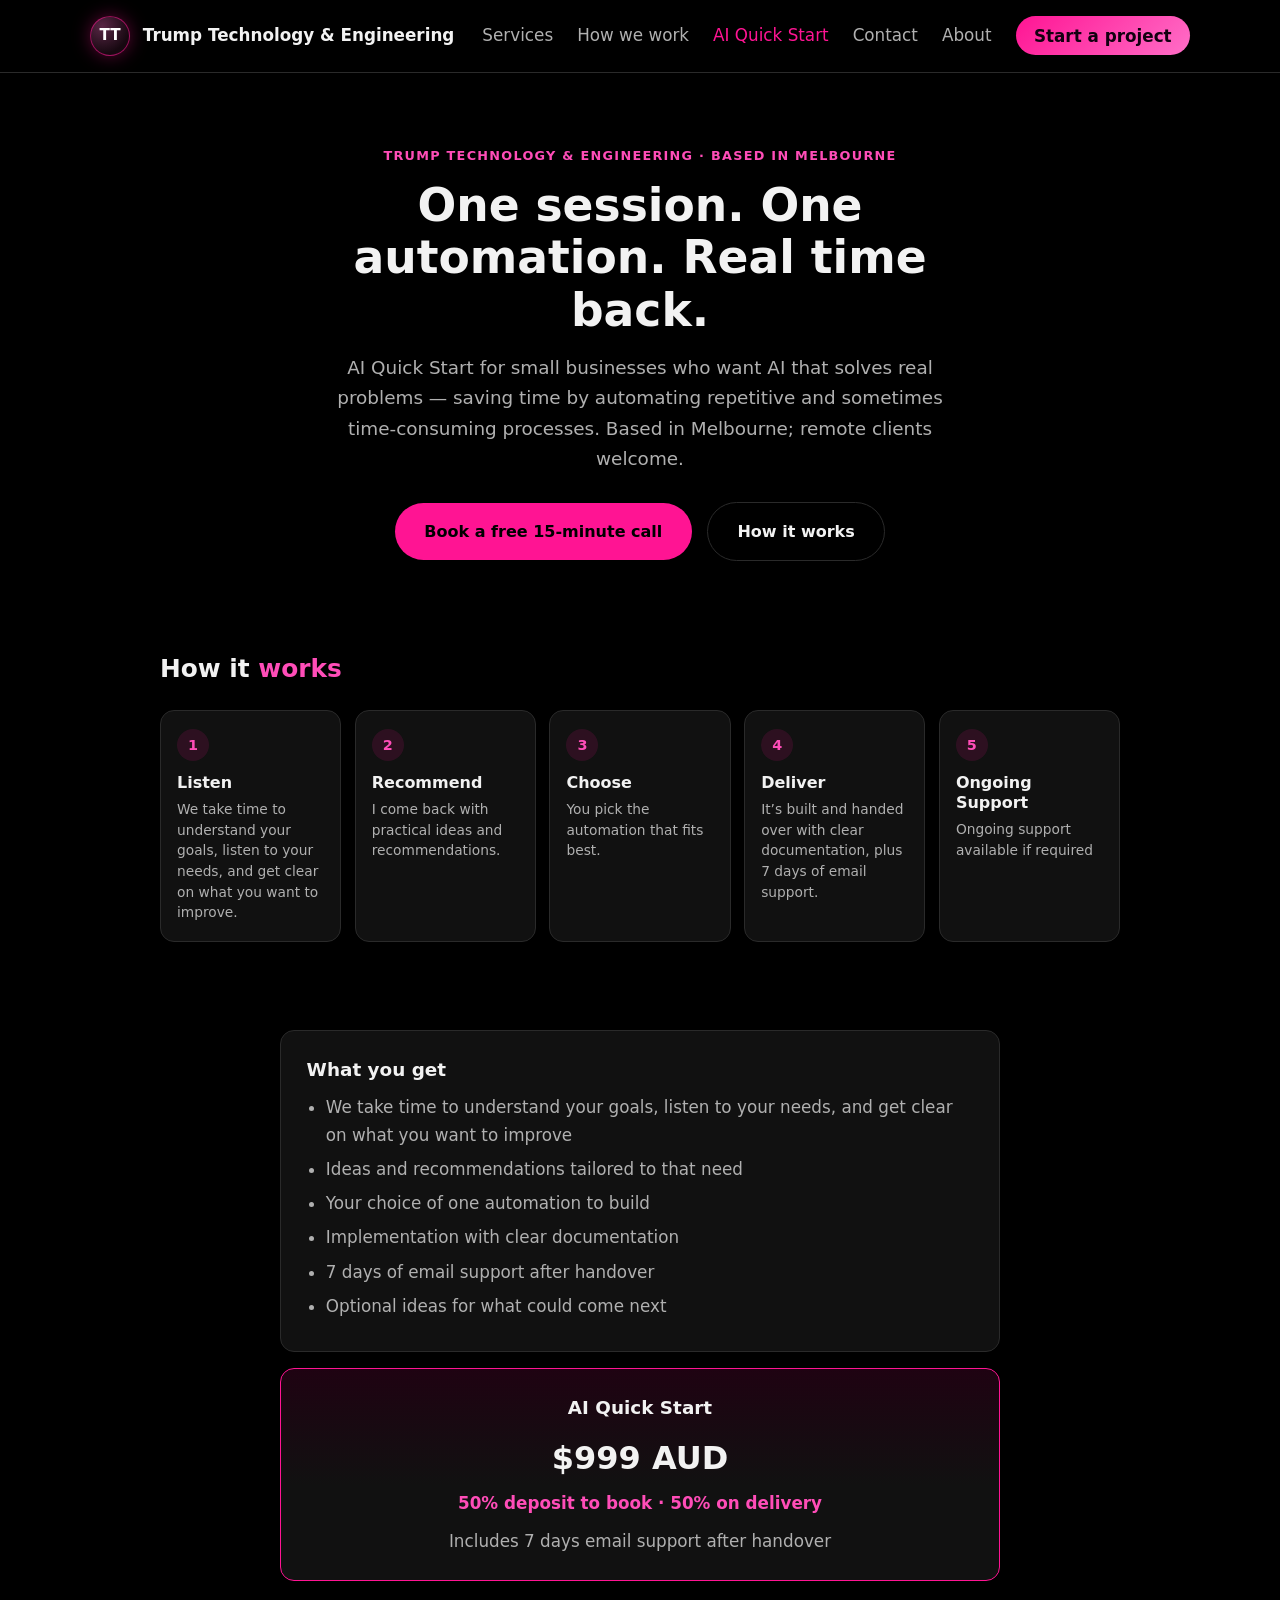
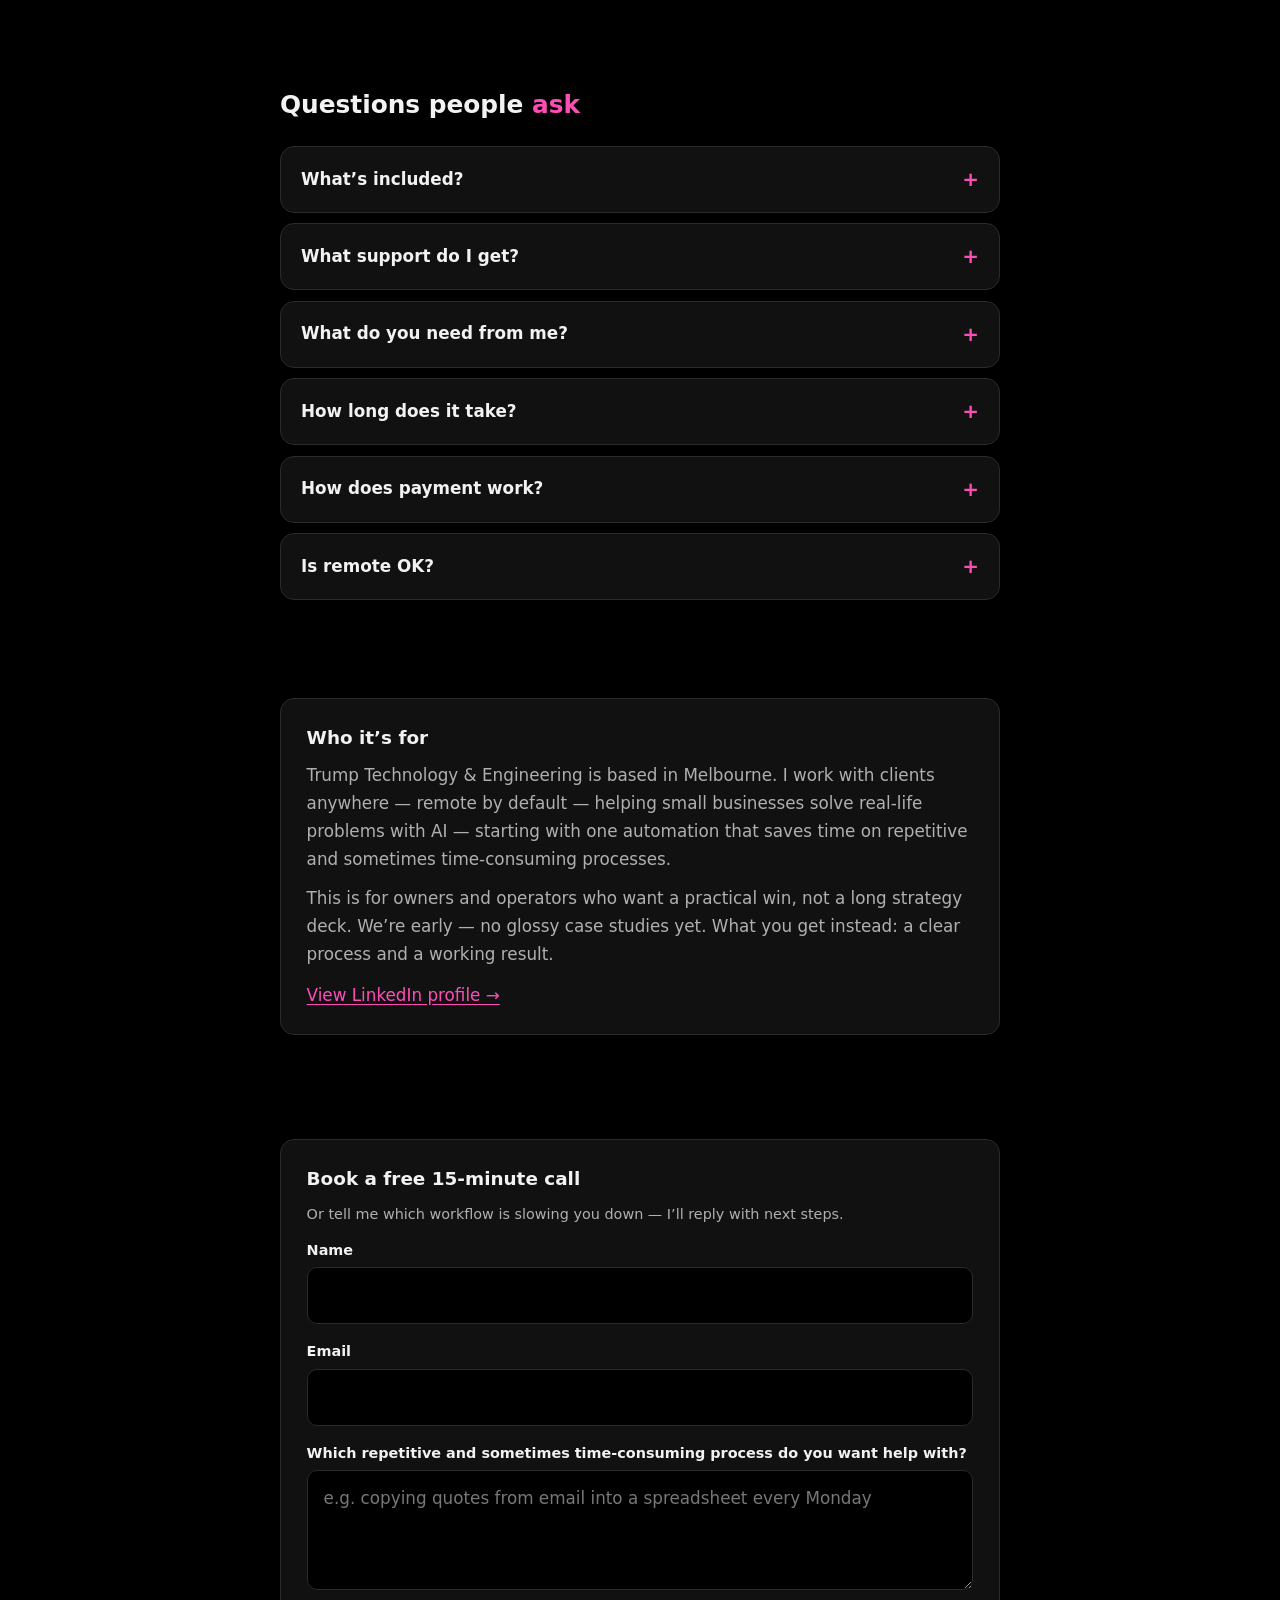
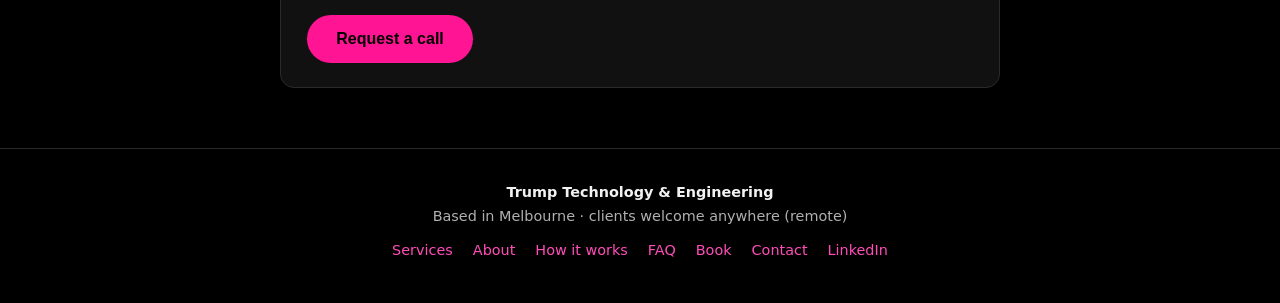
==== ai-quick-start/index.html @ 2bc78be7 "Add trump.tech static site source (Trump Technology & Engineering) Co-authored-by: btrump23 <btrump2" ====
<!DOCTYPE html>
<html lang="en-AU">
<head>
  <meta charset="UTF-8" />
  <meta name="viewport" content="width=device-width, initial-scale=1.0" />
  <link rel="icon" href="../favicon.svg" type="image/svg+xml" />
  <link rel="icon" href="../favicon-32.png" sizes="32x32" type="image/png" />
  <link rel="icon" href="../favicon-48.png" sizes="48x48" type="image/png" />
  <link rel="alternate icon" href="../favicon.ico" />
  <link rel="apple-touch-icon" href="../apple-touch-icon.png" />
  <title>AI Quick Start · $999 | Trump Technology &amp; Engineering</title>
  <meta name="description" content="AI Quick Start for small businesses who want AI that solves real problems — saving time by automating repetitive and sometimes time-consuming processes. $999 AUD. Trump Technology &amp; Engineering." />
  <meta name="theme-color" content="#000000" />
  <link rel="canonical" href="https://trump.tech/ai-quick-start/" />

  <meta property="og:type" content="website" />
  <meta property="og:title" content="One session. One automation. Real time back." />
  <meta property="og:description" content="AI that solves real problems — saving time by automating repetitive and sometimes time-consuming processes. $999 AUD." />
  <meta property="og:locale" content="en_AU" />
  <meta property="og:site_name" content="Trump Technology &amp; Engineering" />
  <meta name="twitter:card" content="summary" />
  <meta name="twitter:title" content="One session. One automation. Real time back." />
  <meta name="twitter:description" content="AI Quick Start for small businesses, delivered remotely. $999 AUD." />

  <style>
    :root {
      --bg: #000000;
      --surface: #111111;
      --surface-2: #1a1a1a;
      --border: #2a2a2a;
      --text: #f2f2f2;
      --muted: #b0b0b0;
      --pink: #ff1493;
      --pink-soft: #ff4db8;
      --pink-dim: rgba(255, 20, 147, 0.12);
      --radius: 14px;
      --focus: 0 0 0 3px rgba(255, 20, 147, 0.35);
    }
    * { box-sizing: border-box; margin: 0; padding: 0; }
    html { scroll-behavior: smooth; }
    body {
      background: var(--bg);
      color: var(--text);
      font-family: system-ui, -apple-system, "Segoe UI", Roboto, Helvetica, Arial, sans-serif;
      line-height: 1.65;
      font-size: 1.05rem;
    }
    a { color: var(--pink-soft); text-decoration: underline; text-underline-offset: 3px; }
    a:hover { color: #fff; }
    a:focus-visible { outline: none; box-shadow: var(--focus); border-radius: 4px; }
    .container { width: min(720px, 92%); margin: 0 auto; }
    .wide { width: min(960px, 92%); margin: 0 auto; }

    .gradient-text {
      background: linear-gradient(135deg, var(--pink) 0%, var(--pink-soft) 45%, #ffffff 100%);
      -webkit-background-clip: text; background-clip: text;
      -webkit-text-fill-color: transparent;
    }

    header {
      position: sticky; top: 0; z-index: 20;
      background: rgba(0,0,0,0.9); backdrop-filter: blur(10px);
      border-bottom: 1px solid var(--border);
    }
    header .bar {
      display: flex; justify-content: space-between; align-items: center;
      padding: 0.9rem 0; gap: 1rem;
    }
    .logo {
      font-weight: 800; font-size: 1.35rem; text-decoration: none;
      -webkit-text-fill-color: transparent;
    }
    .logo:hover { -webkit-text-fill-color: transparent; }
    .price-pill {
      font-size: 0.8rem; font-weight: 700; letter-spacing: 0.02em;
      color: #000; background: var(--pink);
      padding: 0.4rem 0.85rem; border-radius: 999px; white-space: nowrap;
      text-decoration: none;
    }
    .price-pill:hover { color: #000; filter: brightness(1.08); }

    .hero { padding: 4.25rem 0 2.75rem; text-align: center; }
    .eyebrow {
      display: inline-block;
      color: var(--pink-soft); font-weight: 700; font-size: 0.8rem;
      letter-spacing: 0.1em; text-transform: uppercase; margin-bottom: 0.85rem;
    }
    .hero h1 {
      font-size: clamp(2rem, 6.5vw, 2.85rem);
      line-height: 1.15; margin-bottom: 1rem; font-weight: 800;
    }
    .lede {
      color: var(--muted); font-size: 1.15rem;
      max-width: 38rem; margin: 0 auto 1.75rem;
    }
    .btn {
      display: inline-block; padding: 0.95rem 1.85rem; border-radius: 999px;
      background: var(--pink); color: #000; font-weight: 700;
      border: none; cursor: pointer; font-size: 1rem;
      text-decoration: none; transition: transform 0.15s, box-shadow 0.15s;
    }
    .btn:hover {
      color: #000; transform: translateY(-2px);
      box-shadow: 0 10px 28px rgba(255, 20, 147, 0.35);
    }
    .btn:focus-visible { outline: none; box-shadow: var(--focus); }
    .btn-ghost {
      background: transparent; color: var(--text);
      border: 1px solid var(--border); margin-left: 0.6rem;
    }
    .btn-ghost:hover { color: #fff; border-color: var(--pink-soft); }

    section { padding: 2.75rem 0; }
    .section-title {
      font-size: 1.55rem; margin-bottom: 1.25rem; font-weight: 750;
    }
    .section-title span { color: var(--pink-soft); }

    .card {
      background: var(--surface); border: 1px solid var(--border);
      border-radius: var(--radius); padding: 1.5rem 1.6rem; margin-bottom: 1rem;
    }
    .card h2, .card h3 { font-size: 1.15rem; margin-bottom: 0.55rem; }
    .card p, .card li { color: var(--muted); }
    .card ul, .card ol { padding-left: 1.2rem; }
    .card li { margin: 0.4rem 0; }
    .card strong { color: var(--text); font-weight: 650; }

    .offer-box {
      text-align: center;
      border-color: var(--pink);
      background: linear-gradient(180deg, var(--pink-dim) 0%, var(--surface) 55%);
    }
    .offer-box .price {
      font-size: 2rem; font-weight: 800; color: var(--text); margin: 0.35rem 0;
    }
    .offer-box .terms { color: var(--pink-soft); font-weight: 650; }

    .steps {
      display: grid; grid-template-columns: repeat(5, minmax(0, 1fr)); gap: .85rem;
    }
    .step {
      background: var(--surface); border: 1px solid var(--border);
      border-radius: var(--radius); padding: 1.15rem 1rem; min-width: 0;
    }
    .step .num {
      display: inline-flex; align-items: center; justify-content: center;
      width: 2rem; height: 2rem; border-radius: 999px;
      background: var(--pink-dim); color: var(--pink-soft);
      font-weight: 800; font-size: 0.9rem; margin-bottom: 0.75rem;
    }
    .step h3 { font-size: 1rem; margin-bottom: 0.35rem; line-height: 1.25; }
    .step p { color: var(--muted); font-size: 0.86rem; line-height: 1.5; }

    details.faq {
      background: var(--surface); border: 1px solid var(--border);
      border-radius: var(--radius); padding: 1rem 1.25rem; margin-bottom: 0.65rem;
    }
    details.faq summary {
      cursor: pointer; font-weight: 650; list-style: none;
      display: flex; justify-content: space-between; align-items: center; gap: 1rem;
    }
    details.faq summary::-webkit-details-marker { display: none; }
    details.faq summary::after {
      content: "+"; color: var(--pink-soft); font-size: 1.25rem; font-weight: 700;
    }
    details.faq[open] summary::after { content: "–"; }
    details.faq summary:focus-visible { outline: none; box-shadow: var(--focus); border-radius: 6px; }
    details.faq p { color: var(--muted); margin-top: 0.75rem; }

    form { display: grid; gap: 1rem; margin-top: 0.75rem; }
    label { display: block; font-size: 0.9rem; font-weight: 650; margin-bottom: 0.3rem; color: var(--text); }
    input, textarea {
      width: 100%; padding: 0.85rem 1rem; border-radius: 10px;
      background: var(--bg); border: 1px solid var(--border);
      color: var(--text); font: inherit;
    }
    input::placeholder, textarea::placeholder { color: #777; }
    input:focus, textarea:focus {
      outline: none; border-color: var(--pink-soft); box-shadow: var(--focus);
    }
    textarea { min-height: 120px; resize: vertical; }
    .form-note { color: var(--muted); font-size: 0.9rem; margin-bottom: 0.25rem; }
    .hp { position: absolute; left: -10000px; height: 0; overflow: hidden; }

    footer {
      border-top: 1px solid var(--border);
      padding: 2rem 0 2.5rem; color: var(--muted); font-size: 0.9rem; text-align: center;
    }
    footer a { text-decoration: none; }
    footer a:hover { text-decoration: underline; }
    .footer-links { display: flex; flex-wrap: wrap; justify-content: center; gap: 0.75rem 1.25rem; margin-top: 0.65rem; }

    @media (max-width: 900px) {
      .steps { grid-template-columns: repeat(2, 1fr); }
    }
    @media (max-width: 720px) {
      .steps { grid-template-columns: 1fr; }
      .btn-ghost { margin: 0.75rem 0 0; display: inline-block; }
      .hero { padding-top: 3rem; }
    }
    /* Shared site nav (matches main site) */
    nav.site { position: sticky; top: 0; z-index: 20; background: rgba(0,0,0,0.85); backdrop-filter: blur(8px); border-bottom: 1px solid var(--border); }
    nav.site .container { width: min(1100px, 90%); display: flex; align-items: center; justify-content: space-between; padding: 1rem 0; }
    nav.site .logo { font-size: 1.8rem; font-weight: 800; letter-spacing: -0.02em; text-decoration: none; }
    .nav-links { display: flex; gap: 1.5rem; list-style: none; }
    .nav-links a { color: var(--muted); font-weight: 500; text-decoration: none; }
    .nav-links a:hover { color: var(--text); }
    .nav-links a[aria-current="page"], .nav-links a.nav-offer { color: var(--pink); }
    .nav-toggle { position: absolute; opacity: 0; pointer-events: none; }
    .nav-burger { display: none; cursor: pointer; color: var(--text); font-size: 1.4rem; line-height: 1; padding: .3rem .55rem; border: 1px solid var(--border); border-radius: 10px; }
    @media (max-width: 760px) {
      nav.site .container { flex-wrap: wrap; }
      .nav-burger { display: block; }
      .nav-links { display: none; width: 100%; flex-direction: column; gap: .25rem; padding-top: .75rem; }
      .nav-links a { display: block; padding: .5rem 0; }
      .nav-toggle:checked ~ .nav-links { display: flex; }
    }

    /* Brand nav (matches main site restyle) */
    .brand { display:flex; align-items:center; gap:.8rem; color:var(--text); font-weight:800; text-decoration:none; }
    .brand-mark { width:40px; height:40px; border-radius:50%; display:grid; place-items:center; font-weight:900; font-size:.95rem; color:#fff;
      background: radial-gradient(circle at 30% 25%, rgba(255,110,199,.35), #160810 70%); border:1px solid rgba(255,20,147,.55); box-shadow:0 0 18px rgba(255,20,147,.35); }
    .nav-links { align-items:center; }
    .nav-links .nav-cta a { background: linear-gradient(135deg, #ff1493, #ff6ec7); color:#120010; font-weight:800; padding:.6rem 1.15rem; border-radius:999px; }
    @media (max-width: 900px) { .brand-name { font-size:.9rem; } .nav-links { gap:1rem; } }
  </style>
</head>
<body>
  <nav class="site">
    <div class="container">
      <a href="../index.html" class="brand" aria-label="Trump Technology &amp; Engineering — Home"><span class="brand-mark">TT</span><span class="brand-name">Trump Technology &amp; Engineering</span></a>
      <input type="checkbox" id="nav-toggle" class="nav-toggle" aria-label="Toggle menu" />
      <label for="nav-toggle" class="nav-burger" aria-hidden="true">&#9776;</label>
      <ul class="nav-links">
        <li><a href="../index.html#services">Services</a></li>
        <li><a href="../index.html#how-we-work">How we work</a></li>
        <li><a href="../ai-quick-start/" aria-current="page">AI Quick Start</a></li>
        <li><a href="../contact.html">Contact</a></li>
        <li><a href="../about.html">About</a></li>
        <li class="nav-cta"><a href="../contact.html">Start a project</a></li>
      </ul>
    </div>
  </nav>

  <main id="top">
    <section class="hero">
      <div class="container">
        <p class="eyebrow">Trump Technology &amp; Engineering · Based in Melbourne</p>
        <h1>One session. One automation. Real time back.</h1>
        <p class="lede">AI Quick Start for small businesses who want AI that solves real problems — saving time by automating repetitive and sometimes time-consuming processes. Based in Melbourne; remote clients welcome.</p>
        <a class="btn" href="#book">Book a free 15-minute call</a>
        <a class="btn btn-ghost" href="#how">How it works</a>
      </div>
    </section>

    <section id="how">
      <div class="wide">
        <h2 class="section-title">How it <span>works</span></h2>
        <div class="steps">
          <article class="step">
            <div class="num">1</div>
            <h3>Listen</h3>
            <p>We take time to understand your goals, listen to your needs, and get clear on what you want to improve.</p>
          </article>
          <article class="step">
            <div class="num">2</div>
            <h3>Recommend</h3>
            <p>I come back with practical ideas and recommendations.</p>
          </article>
          <article class="step">
            <div class="num">3</div>
            <h3>Choose</h3>
            <p>You pick the automation that fits best.</p>
          </article>
          <article class="step">
            <div class="num">4</div>
            <h3>Deliver</h3>
            <p>It’s built and handed over with clear documentation, plus 7 days of email support.</p>
          </article>
          <article class="step">
            <div class="num">5</div>
            <h3>Ongoing Support</h3>
            <p>Ongoing support available if required</p>
          </article>
        </div>
      </div>
    </section>

    <section>
      <div class="container">
        <article class="card">
          <h2>What you get</h2>
          <ul>
            <li>We take time to understand your goals, listen to your needs, and get clear on what you want to improve</li>
            <li>Ideas and recommendations tailored to that need</li>
            <li>Your choice of one automation to build</li>
            <li>Implementation with clear documentation</li>
            <li>7 days of email support after handover</li>
            <li>Optional ideas for what could come next</li>
          </ul>
        </article>

        <article class="card offer-box">
          <h2>AI Quick Start</h2>
          <p class="price">$999 AUD</p>
          <p class="terms">50% deposit to book · 50% on delivery</p>
          <p style="margin-top:0.65rem;color:var(--muted)">Includes 7 days email support after handover</p>
        </article>
      </div>
    </section>

    <section id="faq">
      <div class="container">
        <h2 class="section-title">Questions people <span>ask</span></h2>

        <details class="faq">
          <summary>What’s included?</summary>
          <p>We take time to understand your goals, listen to your needs, and get clear on what you want to improve, recommendations, your choice of one automation, implementation with clear documentation, 7 days of email support after handover, and optional next-step ideas.</p>
        </details>

        <details class="faq">
          <summary>What support do I get?</summary>
          <p>Seven days of email support after handover, included in the $999. After that, further help can be scoped separately if you need it.</p>
        </details>

        <details class="faq">
          <summary>What do you need from me?</summary>
          <p>About 45–60 minutes for that conversation, access to the tools involved, and a clear example of the process you want to improve.</p>
        </details>

        <details class="faq">
          <summary>How long does it take?</summary>
          <p>Most Quick Starts wrap in about 1–2 weeks from deposit, depending on how quickly we can get that first session booked and the access sorted.</p>
        </details>

        <details class="faq">
          <summary>How does payment work?</summary>
          <p>$999 AUD total — $500 deposit to book, $499 when it’s delivered.</p>
        </details>

        <details class="faq">
          <summary>Is remote OK?</summary>
          <p>Yes. Remote is the default. I’m based in Melbourne if you’d rather meet in person for that conversation.</p>
        </details>
      </div>
    </section>

    <section>
      <div class="container">
        <article class="card">
          <h2>Who it’s for</h2>
          <p>Trump Technology &amp; Engineering is based in Melbourne. I work with clients anywhere — remote by default — helping small businesses solve real-life problems with AI — starting with one automation that saves time on repetitive and sometimes time-consuming processes.</p>
          <p style="margin-top:0.75rem">This is for owners and operators who want a practical win, not a long strategy deck. We’re early — no glossy case studies yet. What you get instead: a clear process and a working result.</p>
          <p style="margin-top:0.85rem">
            <a href="https://www.linkedin.com/in/bronwyn-trump-5159a620" target="_blank" rel="noopener noreferrer">View LinkedIn profile →</a>
          </p>
        </article>
      </div>
    </section>

    <section id="book">
      <div class="container">
        <article class="card">
          <h2>Book a free 15-minute call</h2>
          <p class="form-note">Or tell me which workflow is slowing you down — I’ll reply with next steps.</p>

          <form name="ai-quick-start" method="POST" data-netlify="true" netlify-honeypot="bot-field" action="/ai-quick-start/thanks.html">
            <input type="hidden" name="form-name" value="ai-quick-start" />
            <p class="hp">
              <label>Don’t fill this out: <input name="bot-field" tabindex="-1" autocomplete="off" /></label>
            </p>
            <div>
              <label for="name">Name</label>
              <input id="name" name="name" type="text" autocomplete="name" required />
            </div>
            <div>
              <label for="email">Email</label>
              <input id="email" name="email" type="email" autocomplete="email" required />
            </div>
            <div>
              <label for="task">Which repetitive and sometimes time-consuming process do you want help with?</label>
              <textarea id="task" name="task" required placeholder="e.g. copying quotes from email into a spreadsheet every Monday"></textarea>
            </div>
            <div>
              <button type="submit" class="btn">Request a call</button>
            </div>
          </form>
        </article>
      </div>
    </section>
  </main>

  <footer>
    <div class="container">
      <div><strong style="color:var(--text)">Trump Technology &amp; Engineering</strong></div>
      <div>Based in Melbourne · clients welcome anywhere (remote)</div>
      <div class="footer-links">
        <a href="../index.html#services">Services</a>
        <a href="../about.html">About</a>
        <a href="#how">How it works</a>
        <a href="#faq">FAQ</a>
        <a href="#book">Book</a>
        <a href="../contact.html">Contact</a>
        <a href="https://www.linkedin.com/in/bronwyn-trump-5159a620" target="_blank" rel="noopener noreferrer">LinkedIn</a>
      </div>
    </div>
  </footer>

  <script src="../favicon-sparkle.js" defer></script>
</body>
</html>
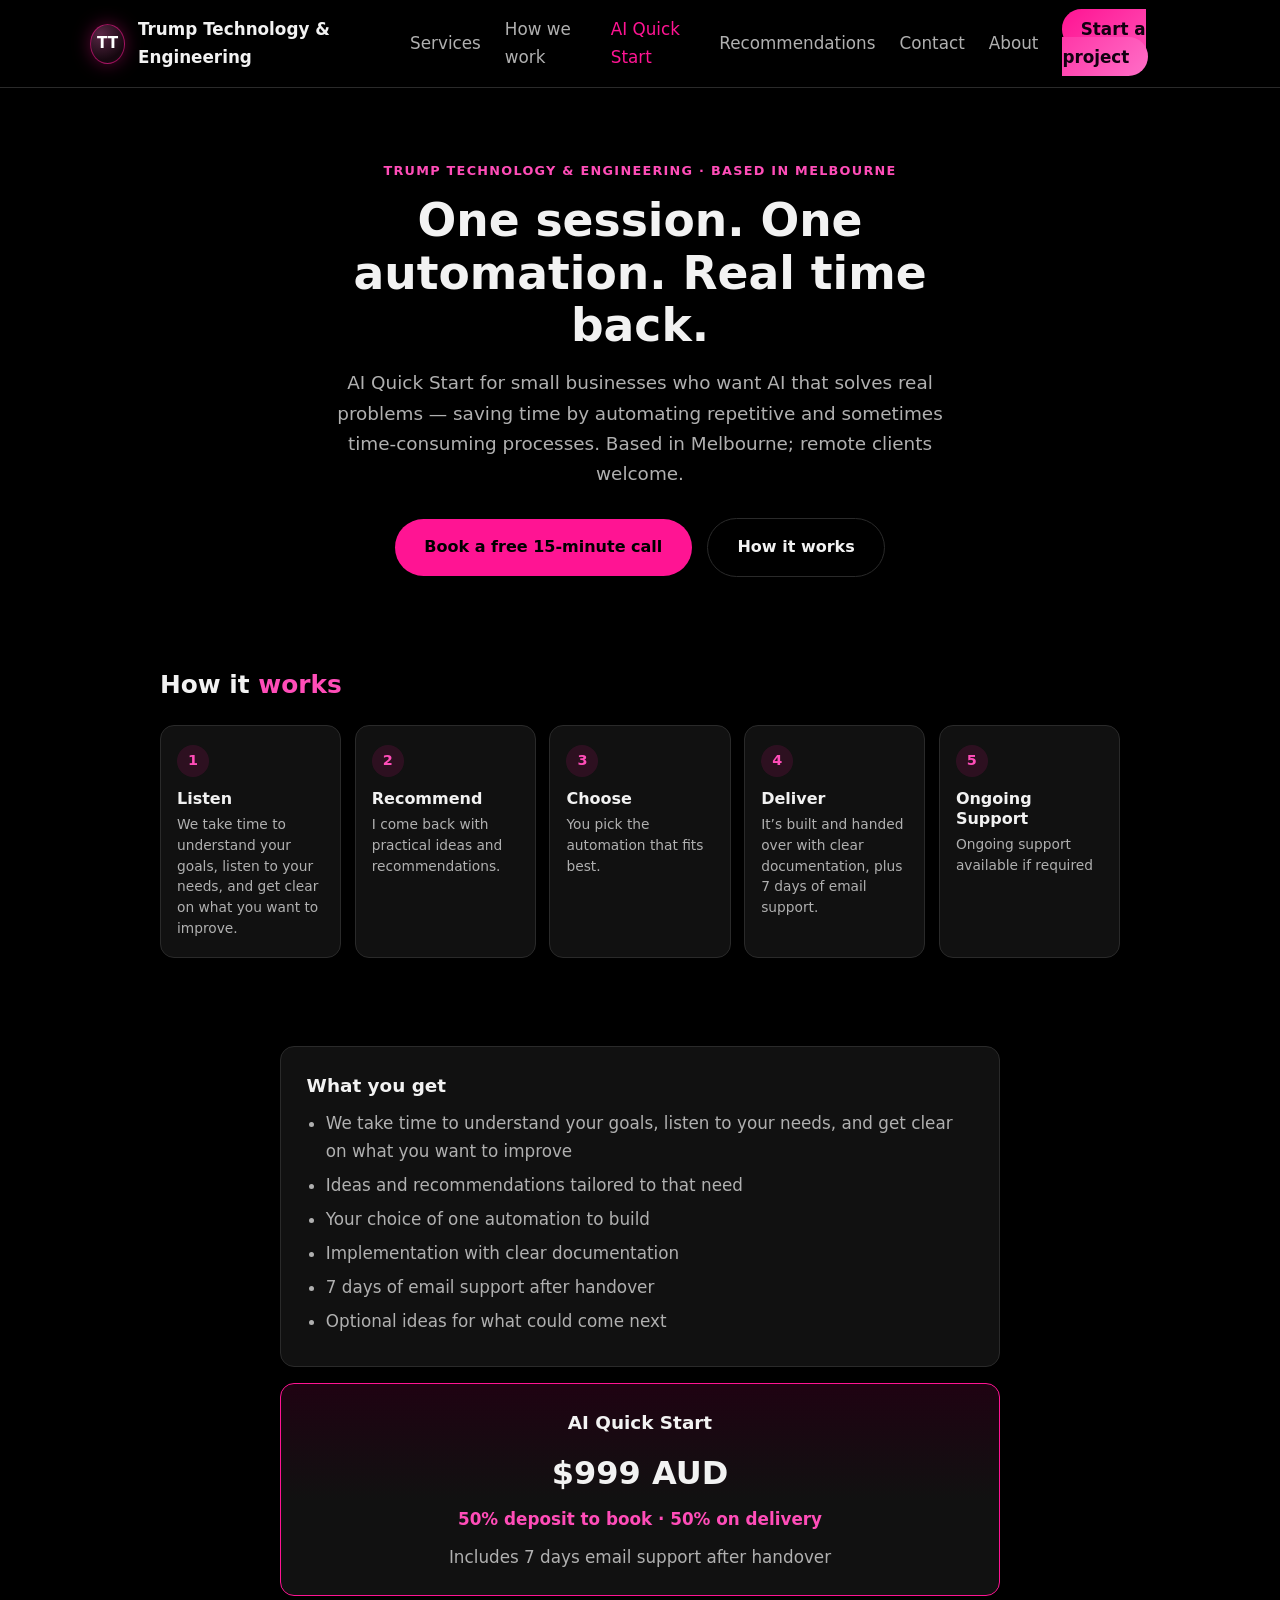
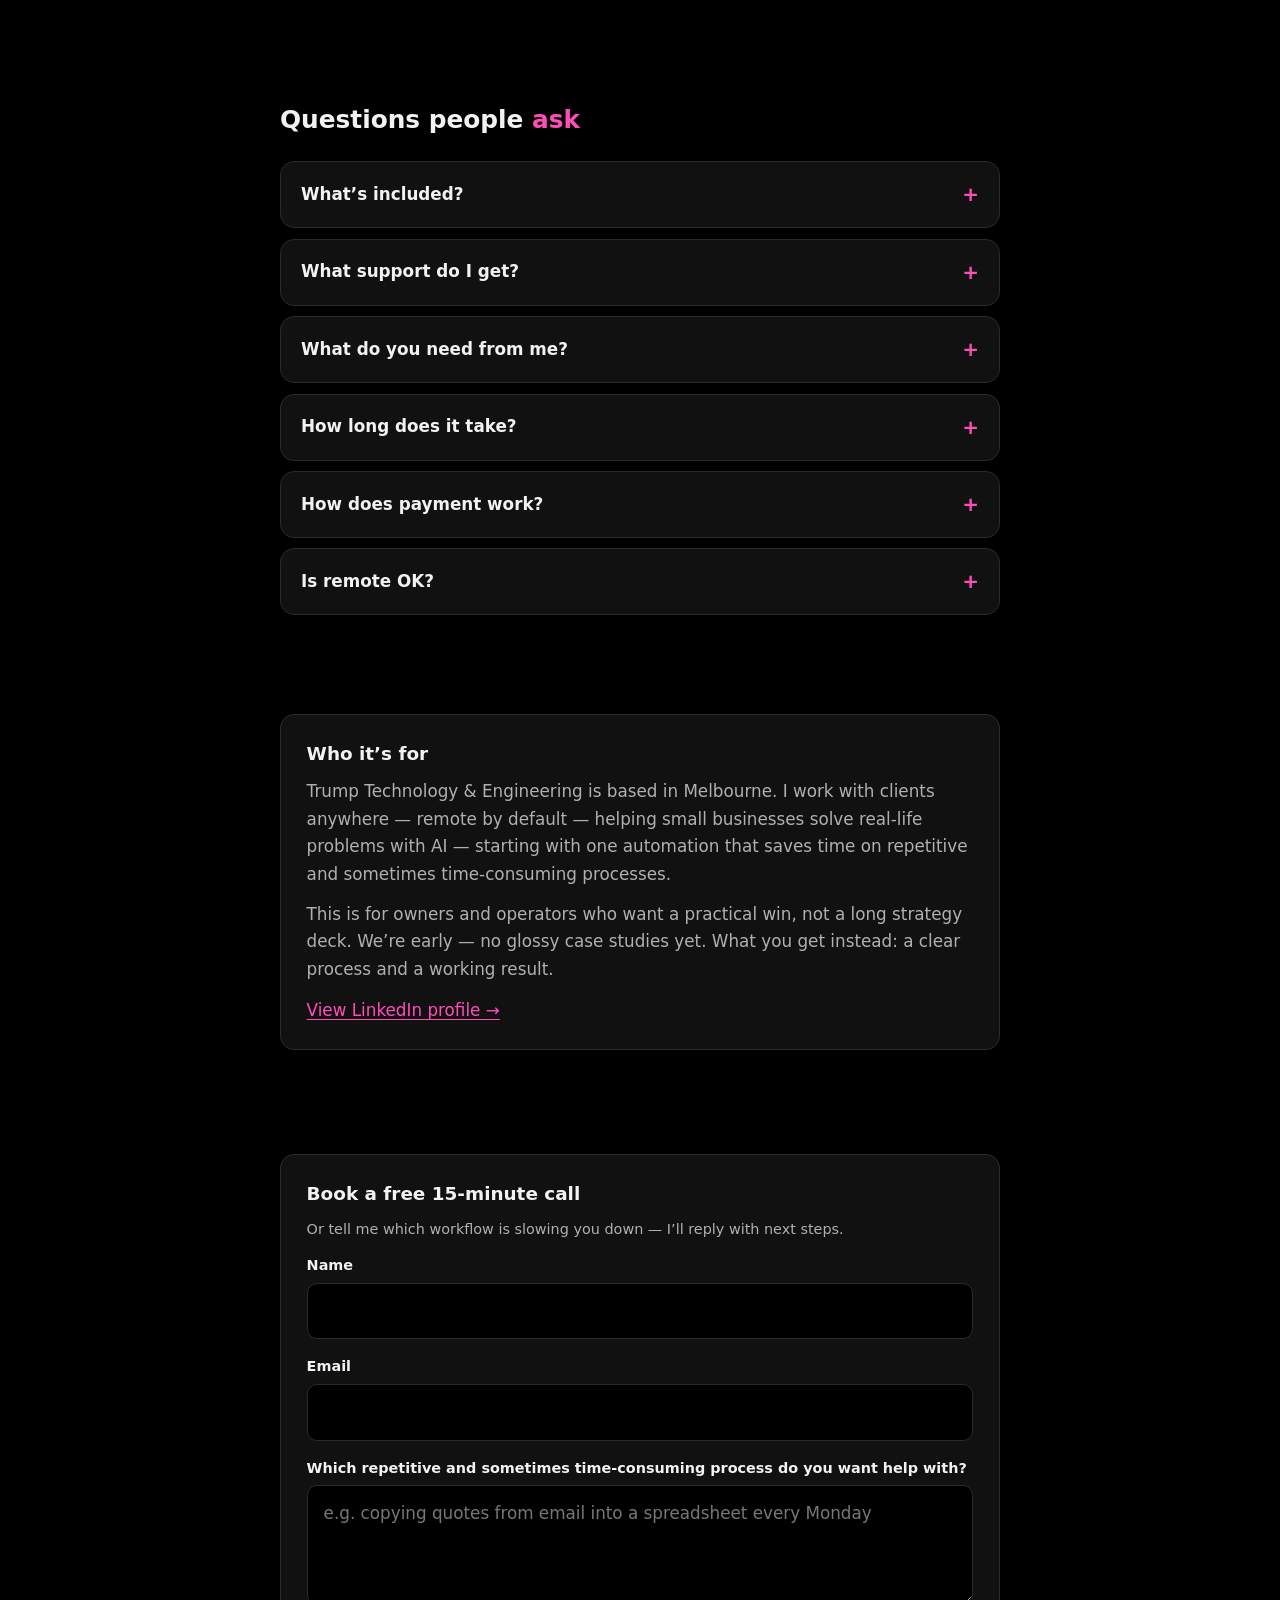
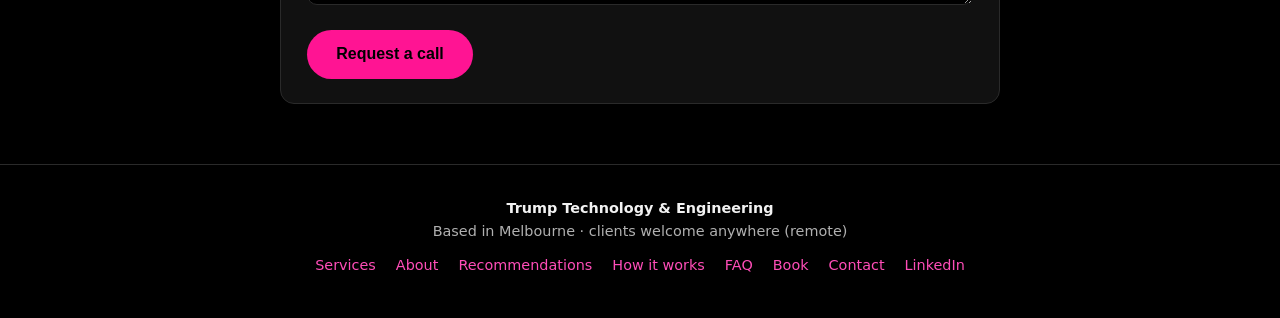
==== commit 13de0988: "Sync live site: Tamlyn testimonial and Recommendations page. Copy the published site files so the ho" ====
--- a/ai-quick-start/index.html
+++ b/ai-quick-start/index.html
@@ -236,6 +236,7 @@
         <li><a href="../index.html#services">Services</a></li>
         <li><a href="../index.html#how-we-work">How we work</a></li>
         <li><a href="../ai-quick-start/" aria-current="page">AI Quick Start</a></li>
+        <li><a href="../recommendations.html">Recommendations</a></li>
         <li><a href="../contact.html">Contact</a></li>
         <li><a href="../about.html">About</a></li>
         <li class="nav-cta"><a href="../contact.html">Start a project</a></li>
@@ -398,6 +399,7 @@
       <div class="footer-links">
         <a href="../index.html#services">Services</a>
         <a href="../about.html">About</a>
+        <a href="../recommendations.html">Recommendations</a>
         <a href="#how">How it works</a>
         <a href="#faq">FAQ</a>
         <a href="#book">Book</a>
